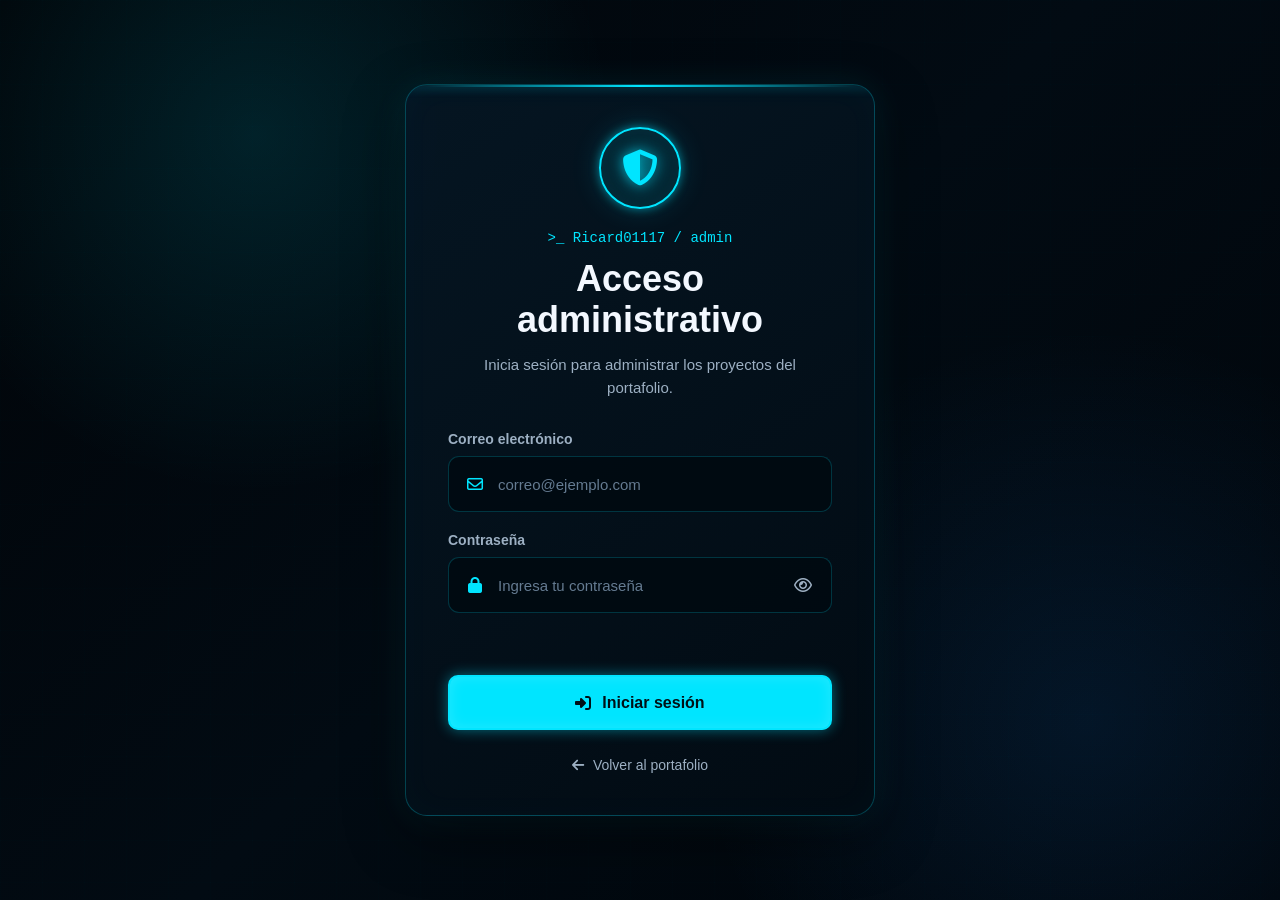
==== admin/index.html @ 56885924 "Actualizar proyecto" ====
<!DOCTYPE html>
<html lang="es">
<head>
  <meta charset="UTF-8">

  <meta
    name="viewport"
    content="width=device-width, initial-scale=1.0"
  >

  <meta
    name="robots"
    content="noindex, nofollow"
  >

  <title>Administrador | Ricardo Castro</title>

  <link rel="stylesheet" href="admin.css">

  <link
    rel="stylesheet"
    href="https://cdnjs.cloudflare.com/ajax/libs/font-awesome/6.7.2/css/all.min.css"
  >

  <script type="module" src="admin.js"></script>
</head>

<body>

  <main class="admin-page">

    <section class="login-card">

      <div class="login-header">
        <div class="security-icon">
          <i class="fa-solid fa-shield-halved"></i>
        </div>

        <p class="terminal-label">
          &gt;_ Ricard01117 / admin
        </p>

        <h1>Acceso administrativo</h1>

        <p>
          Inicia sesión para administrar los proyectos del portafolio.
        </p>
      </div>

      <form id="login-form" class="login-form" novalidate>

        <div class="form-group">
          <label for="email">Correo electrónico</label>

          <div class="input-container">
            <i class="fa-regular fa-envelope"></i>

            <input
              type="email"
              id="email"
              name="email"
              placeholder="correo@ejemplo.com"
              autocomplete="email"
              required
            >
          </div>
        </div>

        <div class="form-group">
          <label for="password">Contraseña</label>

          <div class="input-container">
            <i class="fa-solid fa-lock"></i>

            <input
              type="password"
              id="password"
              name="password"
              placeholder="Ingresa tu contraseña"
              autocomplete="current-password"
              minlength="12"
              required
            >

            <button
              type="button"
              id="toggle-password"
              class="password-button"
              aria-label="Mostrar contraseña"
            >
              <i class="fa-regular fa-eye"></i>
            </button>
          </div>
        </div>

        <p
          id="login-message"
          class="login-message"
          role="alert"
          aria-live="polite"
        ></p>

        <button type="submit" class="login-button">
          <i class="fa-solid fa-right-to-bracket"></i>
          Iniciar sesión
        </button>

      </form>

      <a href="../index.html" class="return-link">
        <i class="fa-solid fa-arrow-left"></i>
        Volver al portafolio
      </a>

    </section>

  </main>

</body>
</html>
---- admin/admin.css ----
:root {
  --background: #01060c;
  --panel: rgba(3, 16, 27, 0.94);
  --panel-light: rgba(7, 27, 42, 0.86);

  --cyan: #00e5ff;
  --cyan-light: #8bfbff;
  --blue: #168cff;

  --text: #f3f8ff;
  --text-secondary: #9db0c3;
  --text-muted: #647b91;

  --danger: #ff5577;
  --success: #34e6a1;
  --warning: #ffd45c;

  --border: rgba(0, 229, 255, 0.25);
  --border-focus: rgba(0, 229, 255, 0.85);

  --glow:
    0 0 10px rgba(0, 229, 255, 0.5),
    0 0 30px rgba(0, 229, 255, 0.16);
}

* {
  box-sizing: border-box;
  margin: 0;
  padding: 0;
}

html {
  color-scheme: dark;
}

body {
  min-height: 100vh;
  padding: 24px;

  font-family: "Segoe UI", Arial, Helvetica, sans-serif;
  color: var(--text);

  background:
    radial-gradient(
      circle at 20% 15%,
      rgba(0, 229, 255, 0.12),
      transparent 28%
    ),
    radial-gradient(
      circle at 85% 80%,
      rgba(22, 140, 255, 0.11),
      transparent 30%
    ),
    linear-gradient(135deg, #010408, #020b13 50%, #01050a);
}

button,
input {
  font: inherit;
}

button,
a {
  -webkit-tap-highlight-color: transparent;
}

.admin-page {
  position: relative;

  display: grid;
  place-items: center;

  width: 100%;
  min-height: calc(100vh - 48px);
}

.admin-page::before {
  content: "";
  position: fixed;
  inset: 0;
  pointer-events: none;

  opacity: 0.25;

  background-image:
    linear-gradient(
      rgba(0, 229, 255, 0.04) 1px,
      transparent 1px
    ),
    linear-gradient(
      90deg,
      rgba(0, 229, 255, 0.04) 1px,
      transparent 1px
    );

  background-size: 42px 42px;
}

.login-card {
  position: relative;
  z-index: 1;
  overflow: hidden;

  width: min(470px, 100%);
  padding: 42px;

  border: 1px solid var(--border);
  border-radius: 22px;

  background:
    linear-gradient(
      145deg,
      rgba(5, 22, 35, 0.97),
      rgba(2, 11, 19, 0.98)
    );

  box-shadow:
    0 20px 60px rgba(0, 0, 0, 0.45),
    0 0 35px rgba(0, 229, 255, 0.1),
    inset 0 0 35px rgba(0, 229, 255, 0.025);
}

.login-card::before {
  content: "";
  position: absolute;
  left: 0;
  top: 0;

  width: 100%;
  height: 2px;

  background:
    linear-gradient(
      90deg,
      transparent,
      var(--cyan),
      transparent
    );

  box-shadow: var(--glow);
}

.login-header {
  text-align: center;
}

.security-icon {
  display: grid;
  place-items: center;

  width: 82px;
  height: 82px;
  margin: 0 auto 21px;

  border: 2px solid var(--cyan);
  border-radius: 50%;

  background:
    radial-gradient(
      circle,
      rgba(0, 229, 255, 0.15),
      rgba(0, 229, 255, 0.025)
    );

  box-shadow:
    var(--glow),
    inset 0 0 20px rgba(0, 229, 255, 0.1);
}

.security-icon i {
  color: var(--cyan);
  font-size: 36px;

  text-shadow: 0 0 14px rgba(0, 229, 255, 0.8);
}

.terminal-label {
  margin-bottom: 12px;

  color: var(--cyan);
  font-family: Consolas, "Courier New", monospace;
  font-size: 14px;
}

.login-header h1 {
  margin-bottom: 12px;

  font-size: clamp(28px, 5vw, 36px);
  line-height: 1.15;
}

.login-header > p:last-child {
  max-width: 350px;
  margin: 0 auto;

  color: var(--text-secondary);
  font-size: 15px;
  line-height: 1.55;
}

.login-form {
  display: flex;
  flex-direction: column;
  gap: 20px;

  margin-top: 32px;
}

.form-group {
  display: flex;
  flex-direction: column;
  gap: 9px;
}

.form-group label {
  color: var(--text-secondary);
  font-size: 14px;
  font-weight: 600;
}

.input-container {
  position: relative;

  display: flex;
  align-items: center;

  border: 1px solid rgba(0, 229, 255, 0.2);
  border-radius: 11px;

  background: rgba(1, 10, 17, 0.85);

  transition:
    border-color 0.2s ease,
    box-shadow 0.2s ease,
    background 0.2s ease;
}

.input-container:focus-within {
  border-color: var(--border-focus);

  background: rgba(3, 19, 30, 0.96);

  box-shadow:
    0 0 0 3px rgba(0, 229, 255, 0.08),
    0 0 16px rgba(0, 229, 255, 0.15);
}

.input-container > i {
  position: absolute;
  left: 16px;

  width: 20px;

  color: var(--cyan);
  text-align: center;
}

.input-container input {
  width: 100%;
  min-height: 54px;
  padding: 13px 52px 13px 49px;

  border: none;
  outline: none;

  color: var(--text);
  background: transparent;

  font-size: 15px;
}

.input-container input::placeholder {
  color: var(--text-muted);
}

.password-button {
  position: absolute;
  right: 8px;

  display: grid;
  place-items: center;

  width: 40px;
  height: 40px;

  border: none;
  border-radius: 8px;

  color: var(--text-secondary);
  background: transparent;

  cursor: pointer;

  transition:
    color 0.2s ease,
    background 0.2s ease;
}

.password-button:hover,
.password-button:focus-visible {
  color: var(--cyan);
  background: rgba(0, 229, 255, 0.08);
  outline: none;
}

.login-message {
  min-height: 22px;
  padding: 0 4px;

  font-size: 14px;
  line-height: 1.4;
  text-align: center;
}

.login-message.error {
  color: var(--danger);
}

.login-message.success {
  color: var(--success);
}

.login-message.warning {
  color: var(--warning);
}

.login-button {
  display: flex;
  align-items: center;
  justify-content: center;
  gap: 11px;

  width: 100%;
  min-height: 55px;
  padding: 14px 20px;

  border: 2px solid var(--cyan);
  border-radius: 10px;

  color: #001016;
  background: var(--cyan);

  font-size: 16px;
  font-weight: 800;

  cursor: pointer;

  box-shadow:
    0 0 14px rgba(0, 229, 255, 0.45),
    inset 0 0 14px rgba(255, 255, 255, 0.14);

  transition:
    transform 0.2s ease,
    box-shadow 0.2s ease,
    filter 0.2s ease;
}

.login-button:hover:not(:disabled) {
  transform: translateY(-3px);
  filter: brightness(1.08);

  box-shadow:
    0 0 20px rgba(0, 229, 255, 0.65),
    0 8px 25px rgba(0, 229, 255, 0.16);
}

.login-button:active:not(:disabled) {
  transform: translateY(0);
}

.login-button:disabled {
  opacity: 0.55;
  cursor: wait;
}

.return-link {
  display: flex;
  align-items: center;
  justify-content: center;
  gap: 9px;

  margin-top: 27px;

  color: var(--text-secondary);
  font-size: 14px;
  text-decoration: none;

  transition: color 0.2s ease;
}

.return-link:hover {
  color: var(--cyan);
}

@media (max-width: 540px) {
  body {
    padding: 0;
  }

  .admin-page {
    min-height: 100vh;
  }

  .login-card {
    min-height: 100vh;
    padding: 35px 22px;

    border: none;
    border-radius: 0;
  }
}
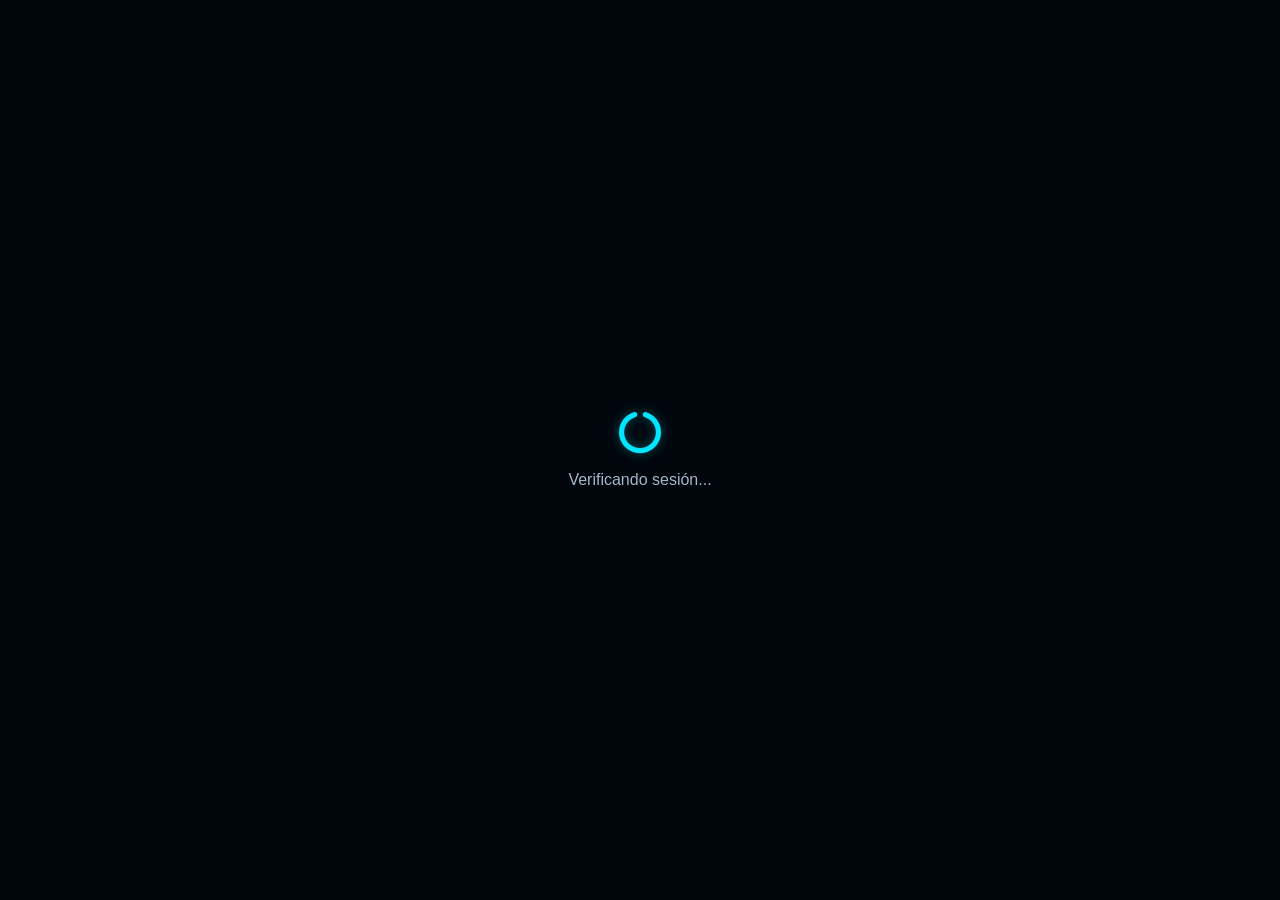
==== commit c02e3178: "Agregar gestion y visualizacion de certificaciones" ====
--- a/admin/index.html
+++ b/admin/index.html
@@ -13,106 +13,912 @@
     content="noindex, nofollow"
   >
 
-  <title>Administrador | Ricardo Castro</title>
-
-  <link rel="stylesheet" href="admin.css">
+  <title>
+    Panel de proyectos | Ricardo Castro
+  </title>
+
+  <link
+    rel="stylesheet"
+    href="panel.css?v=15"
+  >
 
   <link
     rel="stylesheet"
     href="https://cdnjs.cloudflare.com/ajax/libs/font-awesome/6.7.2/css/all.min.css"
   >
 
-  <script type="module" src="admin.js"></script>
+  <script
+    type="module"
+    src="panel.js?v=16"
+  ></script>
 </head>
 
 <body>
 
-  <main class="admin-page">
-
-    <section class="login-card">
-
-      <div class="login-header">
-        <div class="security-icon">
-          <i class="fa-solid fa-shield-halved"></i>
+  <div
+    id="loading-screen"
+    class="loading-screen"
+  >
+    <i
+      class="fa-solid fa-circle-notch fa-spin"
+    ></i>
+
+    <p>
+      Verificando sesión...
+    </p>
+  </div>
+
+  <main
+    id="admin-panel"
+    class="admin-panel hidden"
+  >
+
+    <header class="panel-header">
+
+      <div class="brand">
+
+        <span class="terminal-icon">
+          &gt;_
+        </span>
+
+        <div>
+          <strong>
+            Ricard01117
+          </strong>
+
+          <span>
+            / administrador
+          </span>
         </div>
 
-        <p class="terminal-label">
-          &gt;_ Ricard01117 / admin
-        </p>
-
-        <h1>Acceso administrativo</h1>
-
-        <p>
-          Inicia sesión para administrar los proyectos del portafolio.
-        </p>
       </div>
 
-      <form id="login-form" class="login-form" novalidate>
-
-        <div class="form-group">
-          <label for="email">Correo electrónico</label>
-
-          <div class="input-container">
-            <i class="fa-regular fa-envelope"></i>
+      <div class="header-actions">
+
+        <a
+          href="../index.html"
+          target="_blank"
+          rel="noopener noreferrer"
+          class="secondary-button"
+        >
+          <i
+            class="fa-solid fa-arrow-up-right-from-square"
+          ></i>
+
+          Ver portafolio
+        </a>
+
+        <button
+          type="button"
+          id="logout-button"
+          class="logout-button"
+        >
+          <i
+            class="fa-solid fa-right-from-bracket"
+          ></i>
+
+          Cerrar sesión
+        </button>
+
+      </div>
+
+    </header>
+
+    <div class="panel-content">
+
+      <section class="dashboard-header">
+
+        <div>
+
+          <p class="section-label">
+            Panel administrativo
+          </p>
+
+          <h1>
+            Proyectos del portafolio
+          </h1>
+
+          <p>
+            Crea, edita, publica,
+            ordena y elimina las tarjetas
+            visibles en tu portafolio.
+          </p>
+
+        </div>
+
+        <button
+          type="button"
+          id="new-project-button"
+          class="primary-button"
+        >
+          <i class="fa-solid fa-plus"></i>
+
+          Nuevo proyecto
+        </button>
+
+      </section>
+
+      <section class="stats-grid">
+
+        <article class="stat-card">
+
+          <i
+            class="fa-solid fa-folder-open"
+          ></i>
+
+          <div>
+            <span>Total</span>
+
+            <strong
+              id="total-projects"
+            >
+              0
+            </strong>
+          </div>
+
+        </article>
+
+        <article class="stat-card">
+
+          <i
+            class="fa-solid fa-eye"
+          ></i>
+
+          <div>
+            <span>
+              Publicados
+            </span>
+
+            <strong
+              id="published-projects"
+            >
+              0
+            </strong>
+          </div>
+
+        </article>
+
+        <article class="stat-card">
+
+          <i
+            class="fa-solid fa-eye-slash"
+          ></i>
+
+          <div>
+            <span>
+              Ocultos
+            </span>
+
+            <strong
+              id="hidden-projects"
+            >
+              0
+            </strong>
+          </div>
+
+        </article>
+
+        <article class="stat-card">
+
+          <i
+            class="fa-solid fa-star"
+          ></i>
+
+          <div>
+            <span>
+              Destacados
+            </span>
+
+            <strong
+              id="featured-projects"
+            >
+              0
+            </strong>
+          </div>
+
+        </article>
+
+      </section>
+
+      <section class="cv-manager">
+
+        <div class="cv-manager-header">
+
+          <div>
+
+            <p class="section-label">
+              Currículum
+            </p>
+
+            <h2>
+              CV profesional
+            </h2>
+
+            <p>
+              Sube, reemplaza o elimina
+              el PDF que aparece para
+              descarga en tu portafolio.
+            </p>
+
+          </div>
+
+          <div class="cv-manager-icon">
+
+            <i
+              class="fa-solid fa-file-pdf"
+            ></i>
+
+          </div>
+
+        </div>
+
+        <div class="cv-manager-body">
+
+          <div
+            id="cv-empty-state"
+            class="cv-empty-state"
+          >
+
+            <i
+              class="fa-regular fa-file-pdf"
+            ></i>
+
+            <div>
+
+              <strong>
+                No hay un CV publicado
+              </strong>
+
+              <span>
+                Selecciona un PDF
+                para publicarlo.
+              </span>
+
+            </div>
+
+          </div>
+
+          <div
+            id="cv-current-file"
+            class="cv-current-file hidden"
+          >
+
+            <div class="cv-file-icon">
+
+              <i
+                class="fa-solid fa-file-pdf"
+              ></i>
+
+            </div>
+
+            <div class="cv-file-info">
+
+              <span>
+                CV actual
+              </span>
+
+              <strong
+                id="cv-file-name"
+              >
+                —
+              </strong>
+
+              <small
+                id="cv-updated-at"
+              >
+                —
+              </small>
+
+            </div>
+
+          </div>
+
+          <div class="cv-upload-area">
 
             <input
-              type="email"
-              id="email"
-              name="email"
-              placeholder="correo@ejemplo.com"
-              autocomplete="email"
-              required
-            >
-          </div>
-        </div>
-
-        <div class="form-group">
-          <label for="password">Contraseña</label>
-
-          <div class="input-container">
-            <i class="fa-solid fa-lock"></i>
-
-            <input
-              type="password"
-              id="password"
-              name="password"
-              placeholder="Ingresa tu contraseña"
-              autocomplete="current-password"
-              minlength="12"
-              required
+              type="file"
+              id="cv-file-input"
+              accept="application/pdf,.pdf"
+              hidden
             >
 
             <button
               type="button"
-              id="toggle-password"
-              class="password-button"
-              aria-label="Mostrar contraseña"
-            >
-              <i class="fa-regular fa-eye"></i>
+              id="cv-select-button"
+              class="secondary-button"
+            >
+              <i
+                class="fa-solid fa-folder-open"
+              ></i>
+
+              Seleccionar PDF
             </button>
-          </div>
+
+            <div
+              class="cv-selected-file"
+            >
+
+              <span
+                id="cv-selected-name"
+              >
+                Ningún archivo
+                seleccionado
+              </span>
+
+              <small>
+                Solo PDF · Máximo 5 MB
+              </small>
+
+            </div>
+
+          </div>
+
+          <div
+            class="cv-manager-actions"
+          >
+
+            <button
+              type="button"
+              id="cv-view-button"
+              class="secondary-button"
+              disabled
+            >
+              <i
+                class="fa-solid fa-eye"
+              ></i>
+
+              Ver CV
+            </button>
+
+            <button
+              type="button"
+              id="cv-upload-button"
+              class="primary-button"
+              disabled
+            >
+              <i
+                class="fa-solid fa-cloud-arrow-up"
+              ></i>
+
+              Subir CV
+            </button>
+
+            <button
+              type="button"
+              id="cv-delete-button"
+              class="danger-button"
+              disabled
+            >
+              <i
+                class="fa-solid fa-trash"
+              ></i>
+
+              Eliminar CV
+            </button>
+
+          </div>
+
         </div>
 
-        <p
-          id="login-message"
-          class="login-message"
-          role="alert"
-          aria-live="polite"
-        ></p>
-
-        <button type="submit" class="login-button">
-          <i class="fa-solid fa-right-to-bracket"></i>
-          Iniciar sesión
-        </button>
-
-      </form>
-
-      <a href="../index.html" class="return-link">
-        <i class="fa-solid fa-arrow-left"></i>
-        Volver al portafolio
-      </a>
-
-    </section>
+      </section>
+
+      <p
+        id="panel-message"
+        class="panel-message"
+        role="alert"
+        aria-live="polite"
+      ></p>
+
+      <section
+        class="workspace form-closed"
+      >
+
+        <aside
+          id="form-panel"
+          class="form-panel closed"
+        >
+
+          <div class="form-header">
+
+            <div>
+
+              <p class="section-label">
+                Editor
+              </p>
+
+              <h2 id="form-title">
+                Nuevo proyecto
+              </h2>
+
+            </div>
+
+            <button
+              type="button"
+              id="close-form-button"
+              class="icon-button"
+              aria-label="Cerrar formulario"
+            >
+              <i
+                class="fa-solid fa-xmark"
+              ></i>
+            </button>
+
+          </div>
+
+          <form
+            id="project-form"
+            novalidate
+          >
+
+            <input
+              type="hidden"
+              id="project-id"
+            >
+
+            <div class="form-group">
+
+              <label for="title">
+                Nombre del proyecto
+              </label>
+
+              <input
+                type="text"
+                id="title"
+                maxlength="100"
+                placeholder="Ej. plataforma-academica"
+                required
+              >
+
+            </div>
+
+            <div class="form-group">
+
+              <label for="description">
+                Descripción
+              </label>
+
+              <textarea
+                id="description"
+                maxlength="500"
+                rows="5"
+                placeholder="Describe brevemente el proyecto..."
+                required
+              ></textarea>
+
+              <small>
+                <span
+                  id="description-counter"
+                >
+                  0
+                </span>/500
+              </small>
+
+            </div>
+
+            <div class="form-group">
+
+              <label for="demo-url">
+                Enlace del proyecto publicado
+              </label>
+
+              <input
+                type="url"
+                id="demo-url"
+                placeholder="https://..."
+                required
+              >
+
+            </div>
+
+            <div class="form-group">
+
+              <label for="github-url">
+                Enlace del repositorio
+                de GitHub
+              </label>
+
+              <input
+                type="url"
+                id="github-url"
+                placeholder="https://github.com/..."
+              >
+
+            </div>
+
+            <div class="form-group">
+
+              <label for="technology-input">
+                Tecnologías
+              </label>
+
+              <div
+                class="technology-input-row"
+              >
+
+                <input
+                  type="text"
+                  id="technology-input"
+                  placeholder="Ej. React"
+                  maxlength="30"
+                  autocomplete="off"
+                >
+
+                <button
+                  type="button"
+                  id="add-technology-button"
+                  class="secondary-button technology-add-button"
+                >
+                  <i
+                    class="fa-solid fa-plus"
+                  ></i>
+
+                  Agregar
+                </button>
+
+              </div>
+
+              <div
+                id="technology-tags"
+                class="technology-tags-editor"
+              ></div>
+
+              <small>
+                Puedes agregar hasta
+                12 tecnologías.
+              </small>
+
+            </div>
+
+            <div class="form-row">
+
+              <div class="form-group">
+
+                <label for="icon">
+                  Icono
+                </label>
+
+                <select id="icon">
+
+                  <option
+                    value="fa-solid fa-code"
+                  >
+                    Código
+                  </option>
+
+                  <option
+                    value="fa-solid fa-graduation-cap"
+                  >
+                    Académico
+                  </option>
+
+                  <option
+                    value="fa-solid fa-box-open"
+                  >
+                    Inventario
+                  </option>
+
+                  <option
+                    value="fa-solid fa-gamepad"
+                  >
+                    Videojuegos
+                  </option>
+
+                  <option
+                    value="fa-solid fa-laptop-code"
+                  >
+                    Aplicación web
+                  </option>
+
+                  <option
+                    value="fa-solid fa-database"
+                  >
+                    Base de datos
+                  </option>
+
+                  <option
+                    value="fa-solid fa-gears"
+                  >
+                    Automatización
+                  </option>
+
+                  <option
+                    value="fa-regular fa-heart"
+                  >
+                    Artesanías
+                  </option>
+
+                  <option
+                    value="fa-solid fa-chart-line"
+                  >
+                    Analítica
+                  </option>
+
+                  <option
+                    value="fa-solid fa-mobile-screen"
+                  >
+                    Aplicación móvil
+                  </option>
+
+                </select>
+
+              </div>
+
+              <div class="form-group">
+
+                <label for="theme">
+                  Color
+                </label>
+
+                <select id="theme">
+
+                  <option
+                    value="cyan-project"
+                  >
+                    Cyan
+                  </option>
+
+                  <option
+                    value="blue-project"
+                  >
+                    Azul
+                  </option>
+
+                  <option
+                    value="purple-project"
+                  >
+                    Morado
+                  </option>
+
+                  <option
+                    value="pink-project"
+                  >
+                    Rosa
+                  </option>
+
+                  <option
+                    value="green-project"
+                  >
+                    Verde
+                  </option>
+
+                </select>
+
+              </div>
+
+            </div>
+
+            <div class="form-row">
+
+              <div class="form-group">
+
+                <label for="order">
+                  Orden
+                </label>
+
+                <input
+                  type="number"
+                  id="order"
+                  min="0"
+                  step="1"
+                  value="0"
+                  required
+                >
+
+              </div>
+
+              <div class="preview-icon">
+
+                <span>
+                  Vista del icono
+                </span>
+
+                <div id="icon-preview">
+
+                  <i
+                    class="fa-solid fa-code"
+                  ></i>
+
+                </div>
+
+              </div>
+
+            </div>
+
+            <div class="switches">
+
+              <label
+                class="switch-field"
+              >
+
+                <input
+                  type="checkbox"
+                  id="published"
+                  checked
+                >
+
+                <span
+                  class="switch"
+                ></span>
+
+                <span>
+
+                  <strong>
+                    Publicado
+                  </strong>
+
+                  <small>
+                    Visible en el portafolio
+                  </small>
+
+                </span>
+
+              </label>
+
+              <label
+                class="switch-field"
+              >
+
+                <input
+                  type="checkbox"
+                  id="featured"
+                  checked
+                >
+
+                <span
+                  class="switch"
+                ></span>
+
+                <span>
+
+                  <strong>
+                    Destacado
+                  </strong>
+
+                  <small>
+                    Aparece en la sección principal
+                  </small>
+
+                </span>
+
+              </label>
+
+            </div>
+
+            <div class="form-actions">
+
+              <button
+                type="button"
+                id="cancel-button"
+                class="secondary-button"
+              >
+                Cancelar
+              </button>
+
+              <button
+                type="submit"
+                id="save-button"
+                class="primary-button"
+              >
+                <i
+                  class="fa-solid fa-floppy-disk"
+                ></i>
+
+                Guardar proyecto
+              </button>
+
+            </div>
+
+          </form>
+
+        </aside>
+
+        <section
+          class="projects-panel"
+        >
+
+          <div
+            class="projects-toolbar"
+          >
+
+            <div>
+
+              <p class="section-label">
+                Contenido
+              </p>
+
+              <h2>
+                Proyectos registrados
+              </h2>
+
+            </div>
+
+            <div class="filters">
+
+              <div
+                class="search-container"
+              >
+
+                <i
+                  class="fa-solid fa-magnifying-glass"
+                ></i>
+
+                <input
+                  type="search"
+                  id="project-search"
+                  placeholder="Buscar proyecto..."
+                >
+
+              </div>
+
+              <select
+                id="status-filter"
+                aria-label="Filtrar por estado"
+              >
+
+                <option value="all">
+                  Todos
+                </option>
+
+                <option value="published">
+                  Publicados
+                </option>
+
+                <option value="hidden">
+                  Ocultos
+                </option>
+
+                <option value="featured">
+                  Destacados
+                </option>
+
+              </select>
+
+              <button
+                type="button"
+                id="refresh-button"
+                class="icon-button"
+                aria-label="Actualizar proyectos"
+              >
+                <i
+                  class="fa-solid fa-rotate"
+                ></i>
+              </button>
+
+            </div>
+
+          </div>
+
+          <div
+            id="projects-list"
+            class="projects-list"
+          ></div>
+
+          <div
+            id="empty-state"
+            class="empty-state hidden"
+          >
+
+            <i
+              class="fa-regular fa-folder-open"
+            ></i>
+
+            <h3>
+              No hay proyectos
+            </h3>
+
+            <p>
+              Crea tu primer proyecto
+              utilizando el botón
+              “Nuevo proyecto”.
+            </p>
+
+          </div>
+
+        </section>
+
+      </section>
+
+    </div>
 
   </main>
 
--- a/admin/panel.css
+++ b/admin/panel.css
@@ -0,0 +1,1938 @@
+:root {
+  --background: #01060c;
+  --background-soft: #020d16;
+  --panel: rgba(4, 18, 30, 0.96);
+  --input: rgba(1, 11, 19, 0.9);
+
+  --cyan: #00e5ff;
+  --cyan-light: #8bfbff;
+  --blue: #168cff;
+  --purple: #985cff;
+  --pink: #f063d9;
+  --green: #35e69a;
+  --yellow: #ffd45c;
+  --red: #ff5577;
+
+  --text: #f4f8ff;
+  --text-secondary: #a5b6c8;
+  --text-muted: #6c8297;
+
+  --border:
+    rgba(0, 229, 255, 0.2);
+
+  --border-strong:
+    rgba(0, 229, 255, 0.55);
+
+  --shadow:
+    0 0 10px rgba(0, 229, 255, 0.35),
+    0 0 28px rgba(0, 229, 255, 0.12);
+}
+
+* {
+  box-sizing: border-box;
+  margin: 0;
+  padding: 0;
+}
+
+html {
+  color-scheme: dark;
+  scroll-behavior: smooth;
+}
+
+body {
+  min-height: 100vh;
+  overflow-x: hidden;
+
+  color: var(--text);
+
+  font-family:
+    "Segoe UI",
+    Arial,
+    Helvetica,
+    sans-serif;
+
+  background:
+    radial-gradient(
+      circle at 15% 10%,
+      rgba(0, 229, 255, 0.09),
+      transparent 28%
+    ),
+    radial-gradient(
+      circle at 90% 85%,
+      rgba(22, 140, 255, 0.1),
+      transparent 30%
+    ),
+    linear-gradient(
+      135deg,
+      #010408,
+      #020b13 50%,
+      #01050a
+    );
+}
+
+button,
+input,
+textarea,
+select {
+  font: inherit;
+}
+
+button {
+  color: inherit;
+}
+
+button,
+a {
+  -webkit-tap-highlight-color:
+    transparent;
+}
+
+a {
+  color: inherit;
+  text-decoration: none;
+}
+
+.hidden {
+  display: none !important;
+}
+
+.loading-screen {
+  position: fixed;
+  inset: 0;
+  z-index: 999;
+
+  display: grid;
+  place-content: center;
+
+  gap: 18px;
+
+  color: var(--cyan);
+  background: var(--background);
+  text-align: center;
+}
+
+.loading-screen i {
+  font-size: 42px;
+  text-shadow: var(--shadow);
+}
+
+.loading-screen p {
+  color: var(--text-secondary);
+}
+
+.admin-panel {
+  min-height: 100vh;
+}
+
+.panel-header {
+  position: sticky;
+  top: 0;
+  z-index: 100;
+
+  display: flex;
+
+  align-items: center;
+  justify-content:
+    space-between;
+
+  gap: 22px;
+
+  min-height: 76px;
+
+  padding:
+    14px 32px;
+
+  border-bottom:
+    1px solid var(--border);
+
+  background:
+    linear-gradient(
+      90deg,
+      rgba(2, 14, 24, 0.98),
+      rgba(1, 8, 14, 0.98)
+    );
+
+  backdrop-filter:
+    blur(14px);
+}
+
+.brand {
+  display: flex;
+  align-items: center;
+  gap: 13px;
+}
+
+.terminal-icon {
+  color: var(--cyan);
+
+  font-family:
+    Consolas,
+    monospace;
+
+  font-size: 27px;
+  font-weight: 800;
+
+  text-shadow:
+    var(--shadow);
+}
+
+.brand div {
+  display: flex;
+  flex-wrap: wrap;
+  gap: 7px;
+}
+
+.brand strong {
+  color: var(--cyan);
+
+  font-family:
+    Consolas,
+    monospace;
+
+  font-size: 18px;
+}
+
+.brand span {
+  color:
+    var(--text-secondary);
+
+  font-family:
+    Consolas,
+    monospace;
+}
+
+.header-actions {
+  display: flex;
+
+  align-items: center;
+
+  gap: 12px;
+}
+
+.panel-content {
+  width:
+    min(
+      1550px,
+      calc(100% - 40px)
+    );
+
+  margin:
+    0 auto;
+
+  padding:
+    34px 0 50px;
+}
+
+.primary-button,
+.secondary-button,
+.logout-button,
+.icon-button,
+.action-button,
+.danger-button {
+  display:
+    inline-flex;
+
+  align-items: center;
+
+  justify-content: center;
+
+  gap: 9px;
+
+  min-height: 43px;
+
+  padding:
+    10px 17px;
+
+  border-radius: 9px;
+
+  font-weight: 700;
+
+  cursor: pointer;
+
+  transition:
+    transform 0.2s ease,
+    border-color 0.2s ease,
+    background 0.2s ease,
+    box-shadow 0.2s ease,
+    opacity 0.2s ease;
+}
+
+.primary-button {
+  border:
+    2px solid var(--cyan);
+
+  color: #001016;
+
+  background:
+    var(--cyan);
+
+  box-shadow:
+    0 0 12px
+    rgba(0, 229, 255, 0.38);
+}
+
+.secondary-button {
+  border:
+    1px solid
+    var(--border-strong);
+
+  color: var(--cyan);
+
+  background:
+    rgba(0, 229, 255, 0.055);
+}
+
+.logout-button,
+.danger-button {
+  border:
+    1px solid
+    rgba(255, 85, 119, 0.45);
+
+  color: #ff8ba4;
+
+  background:
+    rgba(255, 85, 119, 0.06);
+}
+
+.icon-button {
+  width: 43px;
+
+  min-width: 43px;
+
+  padding: 0;
+
+  border:
+    1px solid var(--border);
+
+  color: var(--cyan);
+
+  background:
+    rgba(0, 229, 255, 0.045);
+}
+
+.primary-button:hover:not(:disabled),
+.secondary-button:hover:not(:disabled),
+.logout-button:hover:not(:disabled),
+.danger-button:hover:not(:disabled),
+.action-button:hover:not(:disabled) {
+  transform:
+    translateY(-2px);
+}
+
+.primary-button:disabled,
+.secondary-button:disabled,
+.action-button:disabled,
+.danger-button:disabled,
+.icon-button:disabled,
+.logout-button:disabled {
+  opacity: 0.5;
+
+  cursor:
+    not-allowed;
+
+  transform: none;
+}
+
+.dashboard-header {
+  display: flex;
+
+  align-items:
+    flex-end;
+
+  justify-content:
+    space-between;
+
+  gap: 25px;
+
+  margin-bottom: 26px;
+}
+
+.section-label {
+  margin-bottom: 7px;
+
+  color: var(--cyan);
+
+  font-family:
+    Consolas,
+    monospace;
+
+  font-size: 13px;
+
+  text-transform:
+    uppercase;
+}
+
+.dashboard-header h1 {
+  margin-bottom: 9px;
+
+  font-size:
+    clamp(
+      29px,
+      4vw,
+      43px
+    );
+}
+
+.dashboard-header
+> div
+> p:last-child {
+  max-width: 680px;
+
+  color:
+    var(--text-secondary);
+
+  line-height: 1.55;
+}
+
+.stats-grid {
+  display: grid;
+
+  grid-template-columns:
+    repeat(
+      4,
+      minmax(0, 1fr)
+    );
+
+  gap: 17px;
+
+  margin-bottom: 22px;
+}
+
+.stat-card {
+  display: flex;
+
+  align-items: center;
+
+  gap: 16px;
+
+  min-height: 102px;
+
+  padding: 20px;
+
+  border:
+    1px solid var(--border);
+
+  border-radius: 14px;
+
+  background:
+    linear-gradient(
+      145deg,
+      rgba(5, 22, 35, 0.95),
+      rgba(2, 12, 21, 0.96)
+    );
+}
+
+.stat-card i {
+  display: grid;
+
+  place-items: center;
+
+  width: 48px;
+  height: 48px;
+
+  border:
+    1px solid
+    rgba(0, 229, 255, 0.34);
+
+  border-radius: 12px;
+
+  color: var(--cyan);
+
+  background:
+    rgba(0, 229, 255, 0.07);
+
+  font-size: 21px;
+}
+
+.stat-card div {
+  display: flex;
+
+  flex-direction: column;
+
+  gap: 4px;
+}
+
+.stat-card span {
+  color:
+    var(--text-secondary);
+
+  font-size: 13px;
+}
+
+.stat-card strong {
+  font-size: 28px;
+}
+
+.cv-manager {
+  margin-bottom: 22px;
+
+  padding: 22px;
+
+  border:
+    1px solid var(--border);
+
+  border-radius: 17px;
+
+  background:
+    linear-gradient(
+      145deg,
+      rgba(5, 22, 35, 0.96),
+      rgba(2, 12, 21, 0.98)
+    );
+
+  box-shadow:
+    0 16px 38px
+    rgba(0, 0, 0, 0.18);
+}
+
+.cv-manager-header {
+  display: flex;
+
+  align-items: center;
+
+  justify-content:
+    space-between;
+
+  gap: 24px;
+
+  margin-bottom: 20px;
+
+  padding-bottom: 18px;
+
+  border-bottom:
+    1px solid
+    rgba(0, 229, 255, 0.12);
+}
+
+.cv-manager-header h2 {
+  margin-bottom: 6px;
+
+  font-size: 22px;
+}
+
+.cv-manager-header
+> div:first-child
+> p:last-child {
+  max-width: 700px;
+
+  color:
+    var(--text-secondary);
+
+  line-height: 1.5;
+}
+
+.cv-manager-icon {
+  display: grid;
+
+  place-items: center;
+
+  width: 58px;
+  height: 58px;
+
+  flex: 0 0 58px;
+
+  border:
+    1px solid
+    rgba(0, 229, 255, 0.34);
+
+  border-radius: 13px;
+
+  color: var(--cyan);
+
+  background:
+    rgba(0, 229, 255, 0.07);
+
+  font-size: 26px;
+}
+
+.cv-manager-body {
+  display: grid;
+
+  grid-template-columns:
+    minmax(250px, 1fr)
+    minmax(300px, 1.2fr)
+    auto;
+
+  gap: 18px;
+
+  align-items: center;
+}
+
+.cv-empty-state,
+.cv-current-file {
+  min-height: 82px;
+
+  padding: 15px;
+
+  border:
+    1px solid
+    rgba(0, 229, 255, 0.15);
+
+  border-radius: 12px;
+
+  background:
+    rgba(0, 229, 255, 0.025);
+}
+
+.cv-empty-state {
+  display: flex;
+
+  align-items: center;
+
+  gap: 14px;
+}
+
+.cv-empty-state > i {
+  color: var(--text-muted);
+
+  font-size: 29px;
+}
+
+.cv-empty-state div,
+.cv-file-info,
+.cv-selected-file {
+  display: flex;
+
+  flex-direction: column;
+
+  gap: 4px;
+
+  min-width: 0;
+}
+
+.cv-empty-state span,
+.cv-file-info span,
+.cv-selected-file small {
+  color:
+    var(--text-secondary);
+
+  font-size: 12px;
+}
+
+.cv-current-file {
+  display: flex;
+
+  align-items: center;
+
+  gap: 14px;
+}
+
+.cv-file-icon {
+  display: grid;
+
+  place-items: center;
+
+  width: 48px;
+  height: 48px;
+
+  flex: 0 0 48px;
+
+  border:
+    1px solid
+    rgba(255, 85, 119, 0.28);
+
+  border-radius: 10px;
+
+  color: #ff8ba4;
+
+  background:
+    rgba(255, 85, 119, 0.06);
+
+  font-size: 22px;
+}
+
+.cv-file-info small {
+  color:
+    var(--text-muted);
+}
+
+.cv-upload-area {
+  display: flex;
+
+  align-items: center;
+
+  gap: 13px;
+
+  min-height: 82px;
+
+  padding: 15px;
+
+  border:
+    1px dashed
+    rgba(0, 229, 255, 0.28);
+
+  border-radius: 12px;
+
+  background:
+    rgba(0, 229, 255, 0.018);
+}
+
+.cv-selected-file {
+  flex: 1;
+}
+
+.cv-selected-file > span {
+  overflow: hidden;
+
+  text-overflow:
+    ellipsis;
+
+  white-space:
+    nowrap;
+
+  font-size: 13px;
+}
+
+.cv-manager-actions {
+  display: flex;
+
+  flex-wrap: wrap;
+
+  justify-content:
+    flex-end;
+
+  gap: 9px;
+}
+
+.panel-message {
+  min-height: 23px;
+
+  margin-bottom: 15px;
+
+  font-size: 14px;
+}
+
+.panel-message.success {
+  color: var(--green);
+}
+
+.panel-message.error {
+  color: var(--red);
+}
+
+.panel-message.warning {
+  color: var(--yellow);
+}
+
+.workspace {
+  display: grid;
+
+  grid-template-columns:
+    minmax(340px, 430px)
+    minmax(0, 1fr);
+
+  gap: 22px;
+
+  align-items: start;
+}
+
+.workspace.form-closed {
+  grid-template-columns:
+    1fr;
+}
+
+.form-panel,
+.projects-panel {
+  border:
+    1px solid var(--border);
+
+  border-radius: 17px;
+
+  background:
+    linear-gradient(
+      145deg,
+      rgba(5, 22, 35, 0.96),
+      rgba(2, 12, 21, 0.98)
+    );
+}
+
+.form-panel {
+  position: sticky;
+
+  top: 98px;
+
+  padding: 23px;
+}
+
+.form-panel.closed {
+  display: none;
+}
+
+.projects-panel {
+  min-width: 0;
+
+  padding: 23px;
+}
+
+.form-header,
+.projects-toolbar {
+  display: flex;
+
+  align-items: center;
+
+  justify-content:
+    space-between;
+
+  gap: 18px;
+
+  margin-bottom: 22px;
+}
+
+.form-header h2,
+.projects-toolbar h2 {
+  font-size: 22px;
+}
+
+#project-form {
+  display: flex;
+
+  flex-direction: column;
+
+  gap: 17px;
+}
+
+.form-group {
+  display: flex;
+
+  flex-direction: column;
+
+  gap: 8px;
+}
+
+.form-group label {
+  color:
+    var(--text-secondary);
+
+  font-size: 13px;
+
+  font-weight: 700;
+}
+
+.form-group input,
+.form-group textarea,
+.form-group select,
+.filters input,
+.filters select {
+  width: 100%;
+
+  min-height: 47px;
+
+  padding:
+    11px 13px;
+
+  border:
+    1px solid
+    rgba(0, 229, 255, 0.18);
+
+  border-radius: 9px;
+
+  outline: none;
+
+  color: var(--text);
+
+  background:
+    var(--input);
+}
+
+.form-group textarea {
+  min-height: 118px;
+
+  resize: vertical;
+
+  line-height: 1.5;
+}
+
+.form-group input:focus,
+.form-group textarea:focus,
+.form-group select:focus,
+.filters input:focus,
+.filters select:focus {
+  border-color:
+    var(--border-strong);
+
+  box-shadow:
+    0 0 0 3px
+    rgba(0, 229, 255, 0.07);
+}
+
+.form-group small {
+  color:
+    var(--text-muted);
+
+  font-size: 11px;
+}
+
+.form-row {
+  display: grid;
+
+  grid-template-columns:
+    1fr 1fr;
+
+  gap: 14px;
+}
+
+.preview-icon {
+  display: flex;
+
+  flex-direction: column;
+
+  gap: 8px;
+}
+
+#icon-preview {
+  display: grid;
+
+  place-items: center;
+
+  min-height: 47px;
+
+  border:
+    1px solid
+    rgba(0, 229, 255, 0.25);
+
+  border-radius: 9px;
+
+  color: var(--cyan);
+
+  background:
+    var(--input);
+
+  font-size: 25px;
+}
+
+.switches {
+  display: grid;
+
+  gap: 12px;
+
+  padding: 15px;
+
+  border:
+    1px solid
+    rgba(0, 229, 255, 0.12);
+
+  border-radius: 11px;
+
+  background:
+    rgba(0, 229, 255, 0.025);
+}
+
+.switch-field {
+  display: grid;
+
+  grid-template-columns:
+    46px minmax(0, 1fr);
+
+  gap: 12px;
+
+  align-items: center;
+
+  cursor: pointer;
+}
+
+.switch-field input {
+  position: absolute;
+
+  opacity: 0;
+}
+
+.switch {
+  position: relative;
+
+  width: 44px;
+  height: 24px;
+
+  border:
+    1px solid #355064;
+
+  border-radius: 30px;
+
+  background: #132635;
+}
+
+.switch::after {
+  content: "";
+
+  position: absolute;
+
+  left: 3px;
+  top: 3px;
+
+  width: 16px;
+  height: 16px;
+
+  border-radius: 50%;
+
+  background: #8497a7;
+
+  transition:
+    transform 0.2s ease;
+}
+
+.switch-field
+input:checked
++ .switch {
+  border-color:
+    var(--cyan);
+
+  background:
+    rgba(0, 229, 255, 0.2);
+}
+
+.switch-field
+input:checked
++ .switch::after {
+  background:
+    var(--cyan);
+
+  transform:
+    translateX(20px);
+}
+
+.form-actions {
+  display: grid;
+
+  grid-template-columns:
+    1fr 1fr;
+
+  gap: 11px;
+}
+
+.technology-input-row {
+  display: grid;
+
+  grid-template-columns:
+    minmax(0, 1fr)
+    auto;
+
+  gap: 10px;
+}
+
+.technology-tags-editor {
+  display: flex;
+
+  flex-wrap: wrap;
+
+  gap: 8px;
+
+  min-height: 32px;
+}
+
+.technology-chip {
+  display: inline-flex;
+
+  align-items: center;
+
+  gap: 8px;
+
+  padding:
+    7px 9px 7px 12px;
+
+  border:
+    1px solid
+    rgba(0, 229, 255, 0.4);
+
+  border-radius: 999px;
+
+  color:
+    var(--cyan-light);
+
+  background:
+    rgba(0, 229, 255, 0.08);
+
+  font-size: 12px;
+}
+
+.technology-chip-remove {
+  width: 21px;
+  height: 21px;
+
+  border: 0;
+  border-radius: 50%;
+
+  cursor: pointer;
+}
+
+.filters {
+  display: flex;
+
+  align-items: center;
+
+  gap: 9px;
+}
+
+.search-container {
+  position: relative;
+
+  min-width:
+    min(280px, 40vw);
+}
+
+.search-container > i {
+  position: absolute;
+
+  left: 13px;
+  top: 50%;
+
+  color: var(--cyan);
+
+  transform:
+    translateY(-50%);
+}
+
+.search-container input {
+  padding-left: 39px;
+}
+
+.projects-list {
+  display: grid;
+
+  grid-template-columns:
+    repeat(
+      2,
+      minmax(0, 1fr)
+    );
+
+  gap: 15px;
+}
+
+.admin-project-card {
+  display: flex;
+
+  flex-direction: column;
+
+  min-height: 230px;
+
+  padding: 17px;
+
+  border:
+    1px solid var(--border);
+
+  border-radius: 14px;
+
+  background:
+    linear-gradient(
+      145deg,
+      rgba(5, 24, 39, 0.96),
+      rgba(2, 15, 25, 0.98)
+    );
+}
+
+.project-card-header {
+  display: grid;
+
+  grid-template-columns:
+    52px minmax(0, 1fr);
+
+  gap: 13px;
+}
+
+.project-card-icon {
+  display: grid;
+
+  place-items: center;
+
+  width: 52px;
+  height: 52px;
+
+  border:
+    1px solid
+    rgba(0, 229, 255, 0.3);
+
+  border-radius: 11px;
+
+  color: var(--cyan);
+
+  background:
+    rgba(0, 229, 255, 0.06);
+
+  font-size: 25px;
+}
+
+.project-card-title {
+  margin-bottom: 7px;
+
+  color: var(--cyan);
+}
+
+.project-card-description {
+  color:
+    var(--text-secondary);
+
+  font-size: 12px;
+
+  line-height: 1.5;
+}
+
+.project-tags,
+.project-meta,
+.project-card-actions {
+  display: flex;
+
+  flex-wrap: wrap;
+
+  gap: 8px;
+
+  margin-top: 13px;
+}
+
+.project-tag,
+.status-badge {
+  padding:
+    5px 9px;
+
+  border-radius: 999px;
+
+  font-size: 10px;
+}
+
+.project-tag {
+  color:
+    var(--cyan-light);
+
+  border:
+    1px solid
+    rgba(0, 229, 255, 0.25);
+}
+
+.status-badge.published {
+  color: #6bffc0;
+
+  background:
+    rgba(53, 230, 154, 0.11);
+}
+
+.status-badge.hidden-project {
+  color: #aebdcc;
+}
+
+.status-badge.featured {
+  color: #ffe584;
+}
+
+.status-badge.order {
+  color: #b4c7ff;
+}
+
+.project-card-actions {
+  margin-top: auto;
+
+  padding-top: 14px;
+
+  border-top:
+    1px solid
+    rgba(0, 229, 255, 0.1);
+}
+
+.action-button {
+  min-height: 36px;
+
+  padding:
+    7px 11px;
+
+  border:
+    1px solid
+    rgba(0, 229, 255, 0.2);
+
+  color:
+    var(--text-secondary);
+
+  background:
+    rgba(0, 229, 255, 0.035);
+
+  font-size: 12px;
+}
+
+.action-button.danger {
+  margin-left: auto;
+
+  color: #ff8ba4;
+
+  border-color:
+    rgba(255, 85, 119, 0.3);
+}
+
+.empty-state {
+  display: grid;
+
+  place-items: center;
+
+  gap: 10px;
+
+  min-height: 330px;
+
+  color:
+    var(--text-secondary);
+
+  text-align: center;
+}
+
+.empty-state i {
+  color: var(--cyan);
+
+  font-size: 50px;
+}
+
+.workspace.form-closed
+#form-panel,
+#form-panel.closed {
+  display:
+    none !important;
+}
+
+/* ================================
+   CERTIFICACIONES
+================================ */
+
+.certificates-manager {
+  margin-bottom: 26px;
+
+  padding: 23px;
+
+  border:
+    1px solid var(--border);
+
+  border-radius: 17px;
+
+  background:
+    radial-gradient(
+      circle at 92% 8%,
+      rgba(152, 92, 255, 0.12),
+      transparent 30%
+    ),
+    linear-gradient(
+      145deg,
+      rgba(5, 22, 35, 0.96),
+      rgba(2, 12, 21, 0.98)
+    );
+}
+
+.certificates-manager-header,
+.certificates-list-toolbar,
+.certificate-form-heading {
+  display: flex;
+
+  align-items: center;
+
+  justify-content:
+    space-between;
+
+  gap: 18px;
+}
+
+.certificates-manager-header {
+  margin-bottom: 20px;
+}
+
+.certificates-manager-header h2 {
+  margin-bottom: 5px;
+
+  font-size: 22px;
+}
+
+.certificates-manager-header
+p:not(.section-label) {
+  max-width: 760px;
+
+  color:
+    var(--text-secondary);
+
+  font-size: 13px;
+
+  line-height: 1.55;
+}
+
+.certificates-workspace {
+  display: grid;
+
+  grid-template-columns:
+    minmax(330px, 430px)
+    minmax(0, 1fr);
+
+  gap: 18px;
+
+  align-items: start;
+}
+
+.certificate-form,
+.certificates-list-panel {
+  min-width: 0;
+
+  border:
+    1px solid
+    rgba(0, 229, 255, 0.14);
+
+  border-radius: 14px;
+
+  background:
+    rgba(0, 7, 13, 0.38);
+}
+
+.certificate-form {
+  display: flex;
+
+  flex-direction: column;
+
+  gap: 16px;
+
+  padding: 18px;
+}
+
+.certificate-form-heading {
+  padding-bottom: 12px;
+
+  border-bottom:
+    1px solid
+    rgba(0, 229, 255, 0.1);
+}
+
+.certificate-form-heading h3,
+.certificates-list-toolbar h3 {
+  font-size: 18px;
+}
+
+.certificate-kicker {
+  display: block;
+
+  margin-bottom: 4px;
+
+  color: var(--cyan);
+
+  font-family:
+    Consolas,
+    monospace;
+
+  font-size: 9px;
+
+  font-weight: 800;
+
+  letter-spacing: 1px;
+}
+
+.certificate-category-preview {
+  display: grid;
+
+  place-items: center;
+
+  width: 48px;
+  height: 48px;
+
+  flex: 0 0 48px;
+
+  border:
+    1px solid currentColor;
+
+  border-radius: 12px;
+
+  background:
+    rgba(255, 255, 255, 0.025);
+
+  color: var(--cyan);
+
+  font-size: 21px;
+
+  box-shadow:
+    0 0 16px
+    rgba(0, 229, 255, 0.08);
+}
+
+.cert-data {
+  color: #b678ff;
+}
+
+.cert-database {
+  color: #00e5ff;
+}
+
+.cert-cloud {
+  color: #4ba3ff;
+}
+
+.cert-development {
+  color: #35e69a;
+}
+
+.cert-automation {
+  color: #ffd45c;
+}
+
+.cert-security {
+  color: #ff6f91;
+}
+
+.certificate-publish-switch {
+  min-height: 100%;
+
+  padding:
+    10px 12px;
+}
+
+.certificate-dropzone {
+  display: flex;
+
+  align-items: center;
+
+  gap: 13px;
+
+  min-height: 82px;
+
+  padding: 14px;
+
+  border:
+    1px dashed
+    rgba(0, 229, 255, 0.3);
+
+  border-radius: 11px;
+
+  background:
+    rgba(0, 229, 255, 0.025);
+
+  cursor: pointer;
+
+  transition:
+    border-color 0.2s ease,
+    background 0.2s ease,
+    transform 0.2s ease;
+}
+
+.certificate-dropzone:hover {
+  transform:
+    translateY(-2px);
+
+  border-color:
+    var(--border-strong);
+
+  background:
+    rgba(0, 229, 255, 0.05);
+}
+
+.certificate-dropzone > i {
+  color: var(--cyan);
+
+  font-size: 28px;
+}
+
+.certificate-dropzone span {
+  display: flex;
+
+  flex-direction: column;
+
+  gap: 4px;
+
+  min-width: 0;
+}
+
+.certificate-dropzone strong {
+  overflow: hidden;
+
+  color: var(--text);
+
+  font-size: 13px;
+
+  text-overflow:
+    ellipsis;
+
+  white-space: nowrap;
+}
+
+.certificate-dropzone small {
+  color: var(--text-muted);
+
+  font-size: 10px;
+}
+
+.certificates-list-panel {
+  padding: 18px;
+}
+
+.certificates-list-toolbar {
+  margin-bottom: 15px;
+
+  padding-bottom: 12px;
+
+  border-bottom:
+    1px solid
+    rgba(0, 229, 255, 0.1);
+}
+
+.certificate-list-actions {
+  display: flex;
+
+  align-items: center;
+
+  gap: 9px;
+}
+
+.certificates-count {
+  display: grid;
+
+  place-items: center;
+
+  min-width: 38px;
+
+  height: 38px;
+
+  padding:
+    0 10px;
+
+  border:
+    1px solid
+    rgba(0, 229, 255, 0.2);
+
+  border-radius: 999px;
+
+  color: var(--cyan);
+
+  background:
+    rgba(0, 229, 255, 0.05);
+
+  font-family:
+    Consolas,
+    monospace;
+
+  font-weight: 800;
+}
+
+.certificates-admin-list {
+  display: grid;
+
+  grid-template-columns:
+    repeat(2, minmax(0, 1fr));
+
+  gap: 13px;
+}
+
+.admin-certificate-card {
+  position: relative;
+
+  overflow: hidden;
+
+  display: flex;
+
+  flex-direction: column;
+
+  min-height: 245px;
+
+  padding: 15px;
+
+  border:
+    1px solid
+    rgba(0, 229, 255, 0.16);
+
+  border-radius: 13px;
+
+  background:
+    linear-gradient(
+      145deg,
+      rgba(5, 24, 39, 0.96),
+      rgba(2, 15, 25, 0.98)
+    );
+}
+
+.admin-certificate-card::before {
+  content: "";
+
+  position: absolute;
+
+  left: 0;
+  top: 0;
+
+  width: 3px;
+  height: 100%;
+
+  background:
+    currentColor;
+
+  opacity: 0.7;
+}
+
+.admin-certificate-header {
+  display: grid;
+
+  grid-template-columns:
+    48px minmax(0, 1fr);
+
+  gap: 11px;
+
+  align-items: start;
+}
+
+.admin-certificate-icon {
+  display: grid;
+
+  place-items: center;
+
+  width: 48px;
+  height: 48px;
+
+  border:
+    1px solid currentColor;
+
+  border-radius: 11px;
+
+  background:
+    rgba(255, 255, 255, 0.025);
+
+  font-size: 20px;
+}
+
+.admin-certificate-info {
+  min-width: 0;
+}
+
+.certificate-admin-category {
+  display: block;
+
+  margin-bottom: 4px;
+
+  font-family:
+    Consolas,
+    monospace;
+
+  font-size: 8px;
+
+  font-weight: 800;
+
+  letter-spacing: 0.9px;
+}
+
+.admin-certificate-info h3 {
+  margin-bottom: 5px;
+
+  color: var(--text);
+
+  font-size: 14px;
+
+  line-height: 1.35;
+}
+
+.admin-certificate-info p {
+  color:
+    var(--text-secondary);
+
+  font-size: 11px;
+
+  line-height: 1.45;
+
+  text-transform: capitalize;
+}
+
+.certificate-file-row {
+  display: flex;
+
+  align-items: center;
+
+  gap: 8px;
+
+  min-width: 0;
+
+  margin-top: 14px;
+
+  padding: 10px;
+
+  border:
+    1px solid
+    rgba(0, 229, 255, 0.1);
+
+  border-radius: 9px;
+
+  color:
+    var(--text-secondary);
+
+  background:
+    rgba(0, 0, 0, 0.16);
+
+  font-size: 10px;
+}
+
+.certificate-file-row i {
+  flex:
+    0 0 auto;
+
+  color:
+    currentColor;
+}
+
+.certificate-file-row span {
+  overflow: hidden;
+
+  text-overflow:
+    ellipsis;
+
+  white-space:
+    nowrap;
+}
+
+.certificate-admin-meta,
+.certificate-admin-actions {
+  display: flex;
+
+  flex-wrap: wrap;
+
+  gap: 7px;
+
+  margin-top: 12px;
+}
+
+.certificate-admin-actions {
+  margin-top: auto;
+
+  padding-top: 13px;
+
+  border-top:
+    1px solid
+    rgba(0, 229, 255, 0.08);
+}
+
+.certificate-admin-actions
+.action-button.danger {
+  margin-left: auto;
+}
+
+.certificate-empty-state {
+  display: grid;
+
+  place-items: center;
+
+  gap: 8px;
+
+  min-height: 260px;
+
+  color:
+    var(--text-secondary);
+
+  text-align: center;
+}
+
+.certificate-empty-state i {
+  color: var(--cyan);
+
+  font-size: 42px;
+}
+
+.certificate-empty-state p {
+  max-width: 320px;
+
+  font-size: 12px;
+}
+
+@media (max-width: 1250px) {
+
+  .cv-manager-body {
+    grid-template-columns:
+      1fr 1fr;
+  }
+
+  .cv-manager-actions {
+    grid-column:
+      1 / -1;
+  }
+
+}
+
+@media (max-width: 1200px) {
+
+  .certificates-workspace {
+    grid-template-columns:
+      1fr;
+  }
+
+}
+
+@media (max-width: 1150px) {
+
+  .stats-grid {
+    grid-template-columns:
+      repeat(2, 1fr);
+  }
+
+  .workspace {
+    grid-template-columns:
+      1fr;
+  }
+
+  .form-panel {
+    position: static;
+  }
+
+}
+
+@media (max-width: 850px) {
+
+  .panel-header,
+  .dashboard-header,
+  .projects-toolbar,
+  .cv-manager-header,
+  .certificates-manager-header,
+  .certificates-list-toolbar {
+    align-items: stretch;
+
+    flex-direction:
+      column;
+  }
+
+  .projects-list,
+  .cv-manager-body,
+  .certificates-admin-list {
+    grid-template-columns:
+      1fr;
+  }
+
+  .cv-manager-icon {
+    display: none;
+  }
+
+}
+
+@media (max-width: 620px) {
+
+  .panel-header {
+    padding: 14px;
+  }
+
+  .panel-content {
+    width:
+      calc(100% - 22px);
+  }
+
+  .stats-grid,
+  .form-row,
+  .form-actions {
+    grid-template-columns:
+      1fr;
+  }
+
+  .form-panel,
+  .projects-panel,
+  .cv-manager,
+  .certificates-manager {
+    padding: 16px;
+  }
+
+  .certificate-form,
+  .certificates-list-panel {
+    padding: 14px;
+  }
+
+  .filters,
+  .header-actions,
+  .cv-manager-actions {
+    display: grid;
+
+    grid-template-columns:
+      1fr;
+  }
+
+  .cv-upload-area {
+    align-items: stretch;
+
+    flex-direction:
+      column;
+  }
+
+  .technology-input-row {
+    grid-template-columns:
+      1fr;
+  }
+
+}
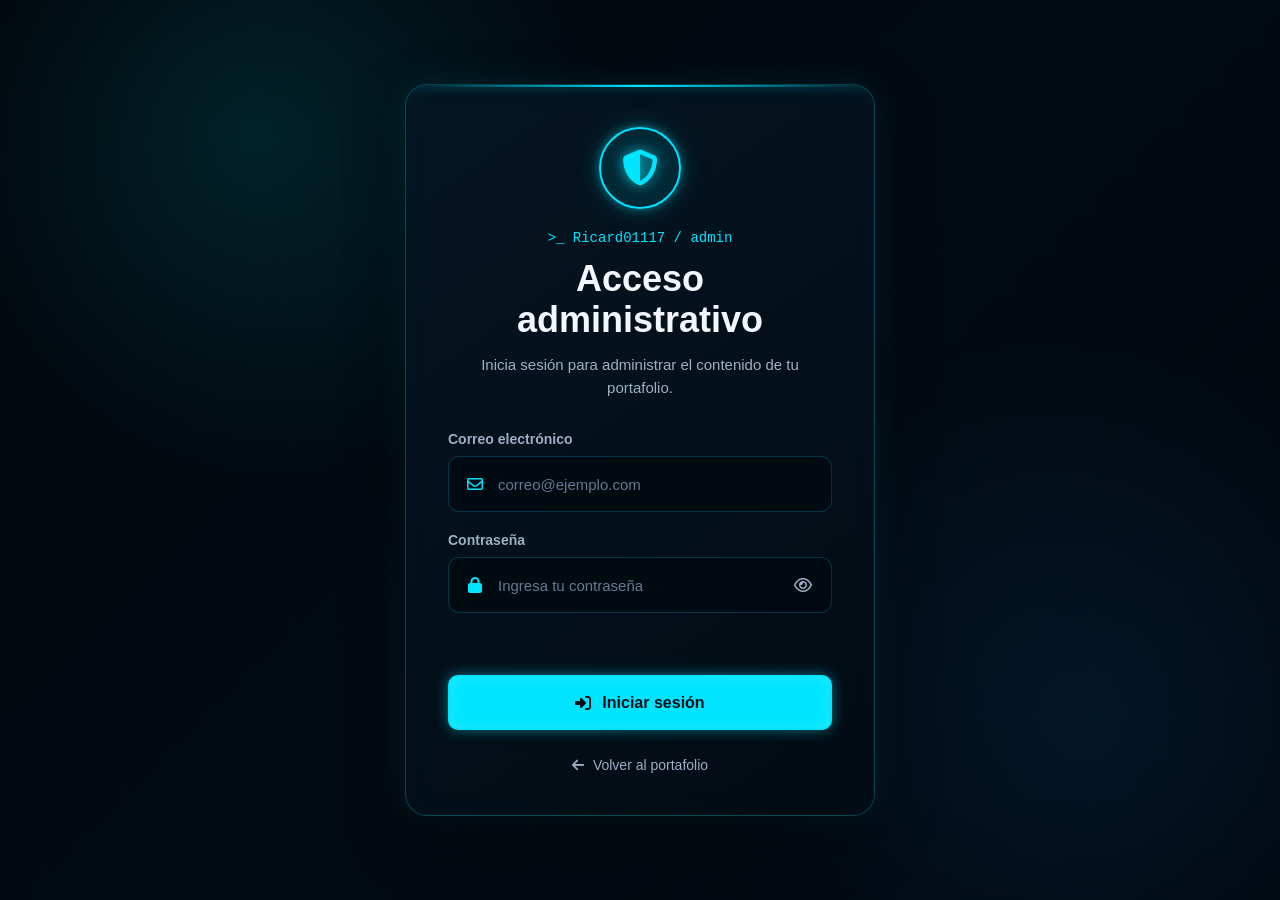
==== commit b7a0ff46: "Corregir acceso al panel administrativo" ====
--- a/admin/index.html
+++ b/admin/index.html
@@ -13,13 +13,11 @@
     content="noindex, nofollow"
   >
 
-  <title>
-    Panel de proyectos | Ricardo Castro
-  </title>
+  <title>Administrador | Ricardo Castro</title>
 
   <link
     rel="stylesheet"
-    href="panel.css?v=15"
+    href="admin.css?v=16"
   >
 
   <link
@@ -29,896 +27,125 @@
 
   <script
     type="module"
-    src="panel.js?v=16"
+    src="admin.js?v=16"
   ></script>
 </head>
 
 <body>
 
-  <div
-    id="loading-screen"
-    class="loading-screen"
-  >
-    <i
-      class="fa-solid fa-circle-notch fa-spin"
-    ></i>
+  <main class="admin-page">
 
-    <p>
-      Verificando sesión...
-    </p>
-  </div>
+    <section class="login-card">
 
-  <main
-    id="admin-panel"
-    class="admin-panel hidden"
-  >
+      <div class="login-header">
 
-    <header class="panel-header">
+        <div class="security-icon">
+          <i class="fa-solid fa-shield-halved"></i>
+        </div>
 
-      <div class="brand">
+        <p class="terminal-label">
+          &gt;_ Ricard01117 / admin
+        </p>
 
-        <span class="terminal-icon">
-          &gt;_
-        </span>
+        <h1>
+          Acceso administrativo
+        </h1>
 
-        <div>
-          <strong>
-            Ricard01117
-          </strong>
-
-          <span>
-            / administrador
-          </span>
-        </div>
+        <p>
+          Inicia sesión para administrar
+          el contenido de tu portafolio.
+        </p>
 
       </div>
 
-      <div class="header-actions">
+      <form
+        id="login-form"
+        class="login-form"
+        novalidate
+      >
 
-        <a
-          href="../index.html"
-          target="_blank"
-          rel="noopener noreferrer"
-          class="secondary-button"
-        >
-          <i
-            class="fa-solid fa-arrow-up-right-from-square"
-          ></i>
+        <div class="form-group">
 
-          Ver portafolio
-        </a>
+          <label for="email">
+            Correo electrónico
+          </label>
 
-        <button
-          type="button"
-          id="logout-button"
-          class="logout-button"
-        >
-          <i
-            class="fa-solid fa-right-from-bracket"
-          ></i>
+          <div class="input-container">
 
-          Cerrar sesión
-        </button>
+            <i class="fa-regular fa-envelope"></i>
 
-      </div>
-
-    </header>
-
-    <div class="panel-content">
-
-      <section class="dashboard-header">
-
-        <div>
-
-          <p class="section-label">
-            Panel administrativo
-          </p>
-
-          <h1>
-            Proyectos del portafolio
-          </h1>
-
-          <p>
-            Crea, edita, publica,
-            ordena y elimina las tarjetas
-            visibles en tu portafolio.
-          </p>
-
-        </div>
-
-        <button
-          type="button"
-          id="new-project-button"
-          class="primary-button"
-        >
-          <i class="fa-solid fa-plus"></i>
-
-          Nuevo proyecto
-        </button>
-
-      </section>
-
-      <section class="stats-grid">
-
-        <article class="stat-card">
-
-          <i
-            class="fa-solid fa-folder-open"
-          ></i>
-
-          <div>
-            <span>Total</span>
-
-            <strong
-              id="total-projects"
+            <input
+              type="email"
+              id="email"
+              name="email"
+              placeholder="correo@ejemplo.com"
+              autocomplete="email"
+              required
             >
-              0
-            </strong>
-          </div>
-
-        </article>
-
-        <article class="stat-card">
-
-          <i
-            class="fa-solid fa-eye"
-          ></i>
-
-          <div>
-            <span>
-              Publicados
-            </span>
-
-            <strong
-              id="published-projects"
-            >
-              0
-            </strong>
-          </div>
-
-        </article>
-
-        <article class="stat-card">
-
-          <i
-            class="fa-solid fa-eye-slash"
-          ></i>
-
-          <div>
-            <span>
-              Ocultos
-            </span>
-
-            <strong
-              id="hidden-projects"
-            >
-              0
-            </strong>
-          </div>
-
-        </article>
-
-        <article class="stat-card">
-
-          <i
-            class="fa-solid fa-star"
-          ></i>
-
-          <div>
-            <span>
-              Destacados
-            </span>
-
-            <strong
-              id="featured-projects"
-            >
-              0
-            </strong>
-          </div>
-
-        </article>
-
-      </section>
-
-      <section class="cv-manager">
-
-        <div class="cv-manager-header">
-
-          <div>
-
-            <p class="section-label">
-              Currículum
-            </p>
-
-            <h2>
-              CV profesional
-            </h2>
-
-            <p>
-              Sube, reemplaza o elimina
-              el PDF que aparece para
-              descarga en tu portafolio.
-            </p>
-
-          </div>
-
-          <div class="cv-manager-icon">
-
-            <i
-              class="fa-solid fa-file-pdf"
-            ></i>
 
           </div>
 
         </div>
 
-        <div class="cv-manager-body">
+        <div class="form-group">
 
-          <div
-            id="cv-empty-state"
-            class="cv-empty-state"
-          >
+          <label for="password">
+            Contraseña
+          </label>
 
-            <i
-              class="fa-regular fa-file-pdf"
-            ></i>
+          <div class="input-container">
 
-            <div>
-
-              <strong>
-                No hay un CV publicado
-              </strong>
-
-              <span>
-                Selecciona un PDF
-                para publicarlo.
-              </span>
-
-            </div>
-
-          </div>
-
-          <div
-            id="cv-current-file"
-            class="cv-current-file hidden"
-          >
-
-            <div class="cv-file-icon">
-
-              <i
-                class="fa-solid fa-file-pdf"
-              ></i>
-
-            </div>
-
-            <div class="cv-file-info">
-
-              <span>
-                CV actual
-              </span>
-
-              <strong
-                id="cv-file-name"
-              >
-                —
-              </strong>
-
-              <small
-                id="cv-updated-at"
-              >
-                —
-              </small>
-
-            </div>
-
-          </div>
-
-          <div class="cv-upload-area">
+            <i class="fa-solid fa-lock"></i>
 
             <input
-              type="file"
-              id="cv-file-input"
-              accept="application/pdf,.pdf"
-              hidden
+              type="password"
+              id="password"
+              name="password"
+              placeholder="Ingresa tu contraseña"
+              autocomplete="current-password"
+              minlength="12"
+              required
             >
 
             <button
               type="button"
-              id="cv-select-button"
-              class="secondary-button"
+              id="toggle-password"
+              class="password-button"
+              aria-label="Mostrar contraseña"
             >
-              <i
-                class="fa-solid fa-folder-open"
-              ></i>
-
-              Seleccionar PDF
-            </button>
-
-            <div
-              class="cv-selected-file"
-            >
-
-              <span
-                id="cv-selected-name"
-              >
-                Ningún archivo
-                seleccionado
-              </span>
-
-              <small>
-                Solo PDF · Máximo 5 MB
-              </small>
-
-            </div>
-
-          </div>
-
-          <div
-            class="cv-manager-actions"
-          >
-
-            <button
-              type="button"
-              id="cv-view-button"
-              class="secondary-button"
-              disabled
-            >
-              <i
-                class="fa-solid fa-eye"
-              ></i>
-
-              Ver CV
-            </button>
-
-            <button
-              type="button"
-              id="cv-upload-button"
-              class="primary-button"
-              disabled
-            >
-              <i
-                class="fa-solid fa-cloud-arrow-up"
-              ></i>
-
-              Subir CV
-            </button>
-
-            <button
-              type="button"
-              id="cv-delete-button"
-              class="danger-button"
-              disabled
-            >
-              <i
-                class="fa-solid fa-trash"
-              ></i>
-
-              Eliminar CV
+              <i class="fa-regular fa-eye"></i>
             </button>
 
           </div>
 
         </div>
 
-      </section>
+        <p
+          id="login-message"
+          class="login-message"
+          role="alert"
+          aria-live="polite"
+        ></p>
 
-      <p
-        id="panel-message"
-        class="panel-message"
-        role="alert"
-        aria-live="polite"
-      ></p>
+        <button
+          type="submit"
+          class="login-button"
+        >
+          <i class="fa-solid fa-right-to-bracket"></i>
+          Iniciar sesión
+        </button>
 
-      <section
-        class="workspace form-closed"
+      </form>
+
+      <a
+        href="../index.html"
+        class="return-link"
       >
+        <i class="fa-solid fa-arrow-left"></i>
+        Volver al portafolio
+      </a>
 
-        <aside
-          id="form-panel"
-          class="form-panel closed"
-        >
-
-          <div class="form-header">
-
-            <div>
-
-              <p class="section-label">
-                Editor
-              </p>
-
-              <h2 id="form-title">
-                Nuevo proyecto
-              </h2>
-
-            </div>
-
-            <button
-              type="button"
-              id="close-form-button"
-              class="icon-button"
-              aria-label="Cerrar formulario"
-            >
-              <i
-                class="fa-solid fa-xmark"
-              ></i>
-            </button>
-
-          </div>
-
-          <form
-            id="project-form"
-            novalidate
-          >
-
-            <input
-              type="hidden"
-              id="project-id"
-            >
-
-            <div class="form-group">
-
-              <label for="title">
-                Nombre del proyecto
-              </label>
-
-              <input
-                type="text"
-                id="title"
-                maxlength="100"
-                placeholder="Ej. plataforma-academica"
-                required
-              >
-
-            </div>
-
-            <div class="form-group">
-
-              <label for="description">
-                Descripción
-              </label>
-
-              <textarea
-                id="description"
-                maxlength="500"
-                rows="5"
-                placeholder="Describe brevemente el proyecto..."
-                required
-              ></textarea>
-
-              <small>
-                <span
-                  id="description-counter"
-                >
-                  0
-                </span>/500
-              </small>
-
-            </div>
-
-            <div class="form-group">
-
-              <label for="demo-url">
-                Enlace del proyecto publicado
-              </label>
-
-              <input
-                type="url"
-                id="demo-url"
-                placeholder="https://..."
-                required
-              >
-
-            </div>
-
-            <div class="form-group">
-
-              <label for="github-url">
-                Enlace del repositorio
-                de GitHub
-              </label>
-
-              <input
-                type="url"
-                id="github-url"
-                placeholder="https://github.com/..."
-              >
-
-            </div>
-
-            <div class="form-group">
-
-              <label for="technology-input">
-                Tecnologías
-              </label>
-
-              <div
-                class="technology-input-row"
-              >
-
-                <input
-                  type="text"
-                  id="technology-input"
-                  placeholder="Ej. React"
-                  maxlength="30"
-                  autocomplete="off"
-                >
-
-                <button
-                  type="button"
-                  id="add-technology-button"
-                  class="secondary-button technology-add-button"
-                >
-                  <i
-                    class="fa-solid fa-plus"
-                  ></i>
-
-                  Agregar
-                </button>
-
-              </div>
-
-              <div
-                id="technology-tags"
-                class="technology-tags-editor"
-              ></div>
-
-              <small>
-                Puedes agregar hasta
-                12 tecnologías.
-              </small>
-
-            </div>
-
-            <div class="form-row">
-
-              <div class="form-group">
-
-                <label for="icon">
-                  Icono
-                </label>
-
-                <select id="icon">
-
-                  <option
-                    value="fa-solid fa-code"
-                  >
-                    Código
-                  </option>
-
-                  <option
-                    value="fa-solid fa-graduation-cap"
-                  >
-                    Académico
-                  </option>
-
-                  <option
-                    value="fa-solid fa-box-open"
-                  >
-                    Inventario
-                  </option>
-
-                  <option
-                    value="fa-solid fa-gamepad"
-                  >
-                    Videojuegos
-                  </option>
-
-                  <option
-                    value="fa-solid fa-laptop-code"
-                  >
-                    Aplicación web
-                  </option>
-
-                  <option
-                    value="fa-solid fa-database"
-                  >
-                    Base de datos
-                  </option>
-
-                  <option
-                    value="fa-solid fa-gears"
-                  >
-                    Automatización
-                  </option>
-
-                  <option
-                    value="fa-regular fa-heart"
-                  >
-                    Artesanías
-                  </option>
-
-                  <option
-                    value="fa-solid fa-chart-line"
-                  >
-                    Analítica
-                  </option>
-
-                  <option
-                    value="fa-solid fa-mobile-screen"
-                  >
-                    Aplicación móvil
-                  </option>
-
-                </select>
-
-              </div>
-
-              <div class="form-group">
-
-                <label for="theme">
-                  Color
-                </label>
-
-                <select id="theme">
-
-                  <option
-                    value="cyan-project"
-                  >
-                    Cyan
-                  </option>
-
-                  <option
-                    value="blue-project"
-                  >
-                    Azul
-                  </option>
-
-                  <option
-                    value="purple-project"
-                  >
-                    Morado
-                  </option>
-
-                  <option
-                    value="pink-project"
-                  >
-                    Rosa
-                  </option>
-
-                  <option
-                    value="green-project"
-                  >
-                    Verde
-                  </option>
-
-                </select>
-
-              </div>
-
-            </div>
-
-            <div class="form-row">
-
-              <div class="form-group">
-
-                <label for="order">
-                  Orden
-                </label>
-
-                <input
-                  type="number"
-                  id="order"
-                  min="0"
-                  step="1"
-                  value="0"
-                  required
-                >
-
-              </div>
-
-              <div class="preview-icon">
-
-                <span>
-                  Vista del icono
-                </span>
-
-                <div id="icon-preview">
-
-                  <i
-                    class="fa-solid fa-code"
-                  ></i>
-
-                </div>
-
-              </div>
-
-            </div>
-
-            <div class="switches">
-
-              <label
-                class="switch-field"
-              >
-
-                <input
-                  type="checkbox"
-                  id="published"
-                  checked
-                >
-
-                <span
-                  class="switch"
-                ></span>
-
-                <span>
-
-                  <strong>
-                    Publicado
-                  </strong>
-
-                  <small>
-                    Visible en el portafolio
-                  </small>
-
-                </span>
-
-              </label>
-
-              <label
-                class="switch-field"
-              >
-
-                <input
-                  type="checkbox"
-                  id="featured"
-                  checked
-                >
-
-                <span
-                  class="switch"
-                ></span>
-
-                <span>
-
-                  <strong>
-                    Destacado
-                  </strong>
-
-                  <small>
-                    Aparece en la sección principal
-                  </small>
-
-                </span>
-
-              </label>
-
-            </div>
-
-            <div class="form-actions">
-
-              <button
-                type="button"
-                id="cancel-button"
-                class="secondary-button"
-              >
-                Cancelar
-              </button>
-
-              <button
-                type="submit"
-                id="save-button"
-                class="primary-button"
-              >
-                <i
-                  class="fa-solid fa-floppy-disk"
-                ></i>
-
-                Guardar proyecto
-              </button>
-
-            </div>
-
-          </form>
-
-        </aside>
-
-        <section
-          class="projects-panel"
-        >
-
-          <div
-            class="projects-toolbar"
-          >
-
-            <div>
-
-              <p class="section-label">
-                Contenido
-              </p>
-
-              <h2>
-                Proyectos registrados
-              </h2>
-
-            </div>
-
-            <div class="filters">
-
-              <div
-                class="search-container"
-              >
-
-                <i
-                  class="fa-solid fa-magnifying-glass"
-                ></i>
-
-                <input
-                  type="search"
-                  id="project-search"
-                  placeholder="Buscar proyecto..."
-                >
-
-              </div>
-
-              <select
-                id="status-filter"
-                aria-label="Filtrar por estado"
-              >
-
-                <option value="all">
-                  Todos
-                </option>
-
-                <option value="published">
-                  Publicados
-                </option>
-
-                <option value="hidden">
-                  Ocultos
-                </option>
-
-                <option value="featured">
-                  Destacados
-                </option>
-
-              </select>
-
-              <button
-                type="button"
-                id="refresh-button"
-                class="icon-button"
-                aria-label="Actualizar proyectos"
-              >
-                <i
-                  class="fa-solid fa-rotate"
-                ></i>
-              </button>
-
-            </div>
-
-          </div>
-
-          <div
-            id="projects-list"
-            class="projects-list"
-          ></div>
-
-          <div
-            id="empty-state"
-            class="empty-state hidden"
-          >
-
-            <i
-              class="fa-regular fa-folder-open"
-            ></i>
-
-            <h3>
-              No hay proyectos
-            </h3>
-
-            <p>
-              Crea tu primer proyecto
-              utilizando el botón
-              “Nuevo proyecto”.
-            </p>
-
-          </div>
-
-        </section>
-
-      </section>
-
-    </div>
+    </section>
 
   </main>
 
--- a/admin/admin.css
+++ b/admin/admin.css
@@ -0,0 +1,411 @@
+:root {
+  --background: #01060c;
+  --panel: rgba(3, 16, 27, 0.94);
+  --panel-light: rgba(7, 27, 42, 0.86);
+
+  --cyan: #00e5ff;
+  --cyan-light: #8bfbff;
+  --blue: #168cff;
+
+  --text: #f3f8ff;
+  --text-secondary: #9db0c3;
+  --text-muted: #647b91;
+
+  --danger: #ff5577;
+  --success: #34e6a1;
+  --warning: #ffd45c;
+
+  --border: rgba(0, 229, 255, 0.25);
+  --border-focus: rgba(0, 229, 255, 0.85);
+
+  --glow:
+    0 0 10px rgba(0, 229, 255, 0.5),
+    0 0 30px rgba(0, 229, 255, 0.16);
+}
+
+* {
+  box-sizing: border-box;
+  margin: 0;
+  padding: 0;
+}
+
+html {
+  color-scheme: dark;
+}
+
+body {
+  min-height: 100vh;
+  padding: 24px;
+
+  font-family: "Segoe UI", Arial, Helvetica, sans-serif;
+  color: var(--text);
+
+  background:
+    radial-gradient(
+      circle at 20% 15%,
+      rgba(0, 229, 255, 0.12),
+      transparent 28%
+    ),
+    radial-gradient(
+      circle at 85% 80%,
+      rgba(22, 140, 255, 0.11),
+      transparent 30%
+    ),
+    linear-gradient(135deg, #010408, #020b13 50%, #01050a);
+}
+
+button,
+input {
+  font: inherit;
+}
+
+button,
+a {
+  -webkit-tap-highlight-color: transparent;
+}
+
+.admin-page {
+  position: relative;
+
+  display: grid;
+  place-items: center;
+
+  width: 100%;
+  min-height: calc(100vh - 48px);
+}
+
+.admin-page::before {
+  content: "";
+  position: fixed;
+  inset: 0;
+  pointer-events: none;
+
+  opacity: 0.25;
+
+  background-image:
+    linear-gradient(
+      rgba(0, 229, 255, 0.04) 1px,
+      transparent 1px
+    ),
+    linear-gradient(
+      90deg,
+      rgba(0, 229, 255, 0.04) 1px,
+      transparent 1px
+    );
+
+  background-size: 42px 42px;
+}
+
+.login-card {
+  position: relative;
+  z-index: 1;
+  overflow: hidden;
+
+  width: min(470px, 100%);
+  padding: 42px;
+
+  border: 1px solid var(--border);
+  border-radius: 22px;
+
+  background:
+    linear-gradient(
+      145deg,
+      rgba(5, 22, 35, 0.97),
+      rgba(2, 11, 19, 0.98)
+    );
+
+  box-shadow:
+    0 20px 60px rgba(0, 0, 0, 0.45),
+    0 0 35px rgba(0, 229, 255, 0.1),
+    inset 0 0 35px rgba(0, 229, 255, 0.025);
+}
+
+.login-card::before {
+  content: "";
+  position: absolute;
+  left: 0;
+  top: 0;
+
+  width: 100%;
+  height: 2px;
+
+  background:
+    linear-gradient(
+      90deg,
+      transparent,
+      var(--cyan),
+      transparent
+    );
+
+  box-shadow: var(--glow);
+}
+
+.login-header {
+  text-align: center;
+}
+
+.security-icon {
+  display: grid;
+  place-items: center;
+
+  width: 82px;
+  height: 82px;
+  margin: 0 auto 21px;
+
+  border: 2px solid var(--cyan);
+  border-radius: 50%;
+
+  background:
+    radial-gradient(
+      circle,
+      rgba(0, 229, 255, 0.15),
+      rgba(0, 229, 255, 0.025)
+    );
+
+  box-shadow:
+    var(--glow),
+    inset 0 0 20px rgba(0, 229, 255, 0.1);
+}
+
+.security-icon i {
+  color: var(--cyan);
+  font-size: 36px;
+
+  text-shadow: 0 0 14px rgba(0, 229, 255, 0.8);
+}
+
+.terminal-label {
+  margin-bottom: 12px;
+
+  color: var(--cyan);
+  font-family: Consolas, "Courier New", monospace;
+  font-size: 14px;
+}
+
+.login-header h1 {
+  margin-bottom: 12px;
+
+  font-size: clamp(28px, 5vw, 36px);
+  line-height: 1.15;
+}
+
+.login-header > p:last-child {
+  max-width: 350px;
+  margin: 0 auto;
+
+  color: var(--text-secondary);
+  font-size: 15px;
+  line-height: 1.55;
+}
+
+.login-form {
+  display: flex;
+  flex-direction: column;
+  gap: 20px;
+
+  margin-top: 32px;
+}
+
+.form-group {
+  display: flex;
+  flex-direction: column;
+  gap: 9px;
+}
+
+.form-group label {
+  color: var(--text-secondary);
+  font-size: 14px;
+  font-weight: 600;
+}
+
+.input-container {
+  position: relative;
+
+  display: flex;
+  align-items: center;
+
+  border: 1px solid rgba(0, 229, 255, 0.2);
+  border-radius: 11px;
+
+  background: rgba(1, 10, 17, 0.85);
+
+  transition:
+    border-color 0.2s ease,
+    box-shadow 0.2s ease,
+    background 0.2s ease;
+}
+
+.input-container:focus-within {
+  border-color: var(--border-focus);
+
+  background: rgba(3, 19, 30, 0.96);
+
+  box-shadow:
+    0 0 0 3px rgba(0, 229, 255, 0.08),
+    0 0 16px rgba(0, 229, 255, 0.15);
+}
+
+.input-container > i {
+  position: absolute;
+  left: 16px;
+
+  width: 20px;
+
+  color: var(--cyan);
+  text-align: center;
+}
+
+.input-container input {
+  width: 100%;
+  min-height: 54px;
+  padding: 13px 52px 13px 49px;
+
+  border: none;
+  outline: none;
+
+  color: var(--text);
+  background: transparent;
+
+  font-size: 15px;
+}
+
+.input-container input::placeholder {
+  color: var(--text-muted);
+}
+
+.password-button {
+  position: absolute;
+  right: 8px;
+
+  display: grid;
+  place-items: center;
+
+  width: 40px;
+  height: 40px;
+
+  border: none;
+  border-radius: 8px;
+
+  color: var(--text-secondary);
+  background: transparent;
+
+  cursor: pointer;
+
+  transition:
+    color 0.2s ease,
+    background 0.2s ease;
+}
+
+.password-button:hover,
+.password-button:focus-visible {
+  color: var(--cyan);
+  background: rgba(0, 229, 255, 0.08);
+  outline: none;
+}
+
+.login-message {
+  min-height: 22px;
+  padding: 0 4px;
+
+  font-size: 14px;
+  line-height: 1.4;
+  text-align: center;
+}
+
+.login-message.error {
+  color: var(--danger);
+}
+
+.login-message.success {
+  color: var(--success);
+}
+
+.login-message.warning {
+  color: var(--warning);
+}
+
+.login-button {
+  display: flex;
+  align-items: center;
+  justify-content: center;
+  gap: 11px;
+
+  width: 100%;
+  min-height: 55px;
+  padding: 14px 20px;
+
+  border: 2px solid var(--cyan);
+  border-radius: 10px;
+
+  color: #001016;
+  background: var(--cyan);
+
+  font-size: 16px;
+  font-weight: 800;
+
+  cursor: pointer;
+
+  box-shadow:
+    0 0 14px rgba(0, 229, 255, 0.45),
+    inset 0 0 14px rgba(255, 255, 255, 0.14);
+
+  transition:
+    transform 0.2s ease,
+    box-shadow 0.2s ease,
+    filter 0.2s ease;
+}
+
+.login-button:hover:not(:disabled) {
+  transform: translateY(-3px);
+  filter: brightness(1.08);
+
+  box-shadow:
+    0 0 20px rgba(0, 229, 255, 0.65),
+    0 8px 25px rgba(0, 229, 255, 0.16);
+}
+
+.login-button:active:not(:disabled) {
+  transform: translateY(0);
+}
+
+.login-button:disabled {
+  opacity: 0.55;
+  cursor: wait;
+}
+
+.return-link {
+  display: flex;
+  align-items: center;
+  justify-content: center;
+  gap: 9px;
+
+  margin-top: 27px;
+
+  color: var(--text-secondary);
+  font-size: 14px;
+  text-decoration: none;
+
+  transition: color 0.2s ease;
+}
+
+.return-link:hover {
+  color: var(--cyan);
+}
+
+@media (max-width: 540px) {
+  body {
+    padding: 0;
+  }
+
+  .admin-page {
+    min-height: 100vh;
+  }
+
+  .login-card {
+    min-height: 100vh;
+    padding: 35px 22px;
+
+    border: none;
+    border-radius: 0;
+  }
+}
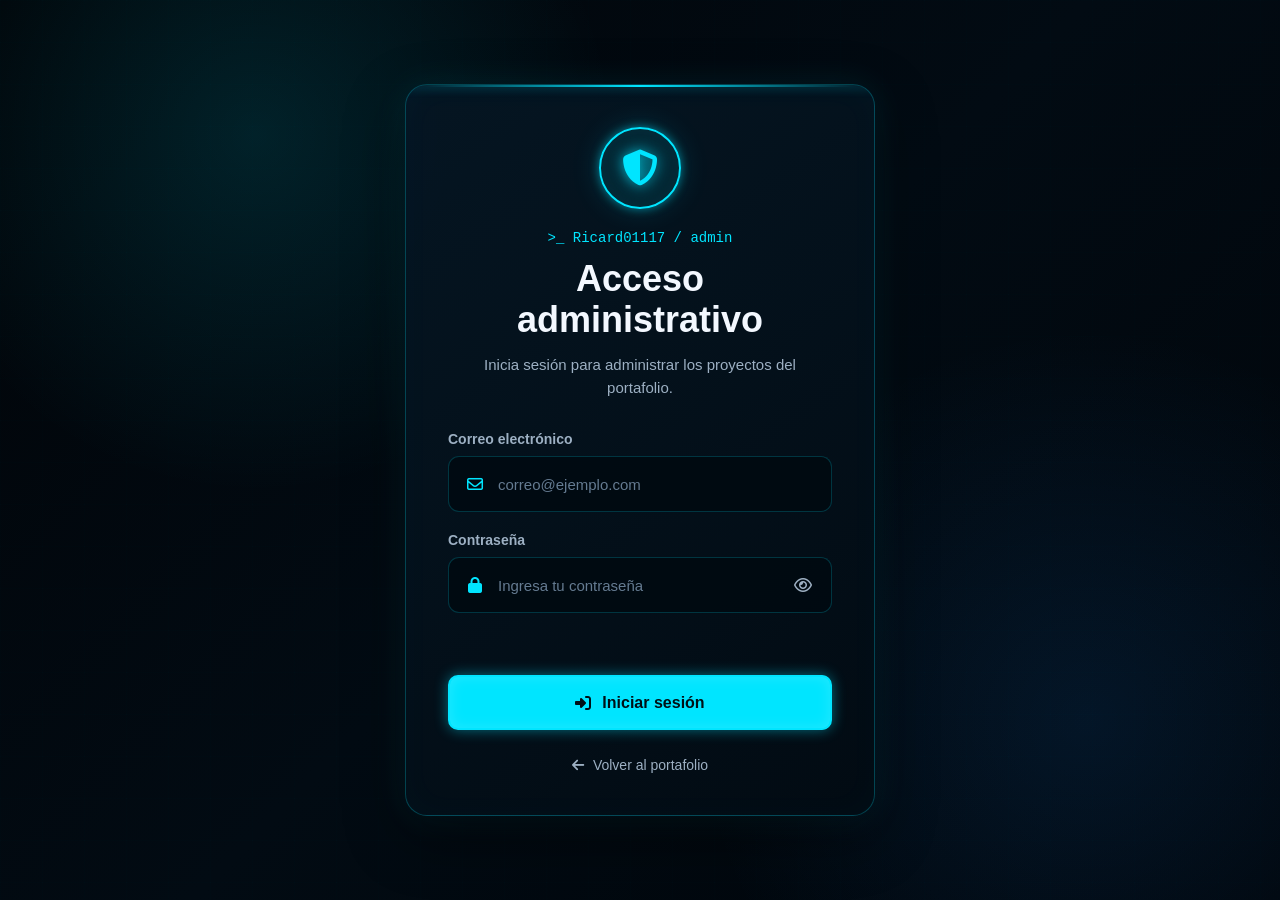
==== commit eff9aafd: "Restaurar login original del panel" ====
--- a/admin/index.html
+++ b/admin/index.html
@@ -15,20 +15,14 @@
 
   <title>Administrador | Ricardo Castro</title>
 
-  <link
-    rel="stylesheet"
-    href="admin.css?v=16"
-  >
+  <link rel="stylesheet" href="admin.css">
 
   <link
     rel="stylesheet"
     href="https://cdnjs.cloudflare.com/ajax/libs/font-awesome/6.7.2/css/all.min.css"
   >
 
-  <script
-    type="module"
-    src="admin.js?v=16"
-  ></script>
+  <script type="module" src="admin.js"></script>
 </head>
 
 <body>
@@ -38,7 +32,6 @@
     <section class="login-card">
 
       <div class="login-header">
-
         <div class="security-icon">
           <i class="fa-solid fa-shield-halved"></i>
         </div>
@@ -47,31 +40,19 @@
           &gt;_ Ricard01117 / admin
         </p>
 
-        <h1>
-          Acceso administrativo
-        </h1>
+        <h1>Acceso administrativo</h1>
 
         <p>
-          Inicia sesión para administrar
-          el contenido de tu portafolio.
+          Inicia sesión para administrar los proyectos del portafolio.
         </p>
-
       </div>
 
-      <form
-        id="login-form"
-        class="login-form"
-        novalidate
-      >
+      <form id="login-form" class="login-form" novalidate>
 
         <div class="form-group">
-
-          <label for="email">
-            Correo electrónico
-          </label>
+          <label for="email">Correo electrónico</label>
 
           <div class="input-container">
-
             <i class="fa-regular fa-envelope"></i>
 
             <input
@@ -82,19 +63,13 @@
               autocomplete="email"
               required
             >
-
           </div>
-
         </div>
 
         <div class="form-group">
-
-          <label for="password">
-            Contraseña
-          </label>
+          <label for="password">Contraseña</label>
 
           <div class="input-container">
-
             <i class="fa-solid fa-lock"></i>
 
             <input
@@ -115,9 +90,7 @@
             >
               <i class="fa-regular fa-eye"></i>
             </button>
-
           </div>
-
         </div>
 
         <p
@@ -127,20 +100,14 @@
           aria-live="polite"
         ></p>
 
-        <button
-          type="submit"
-          class="login-button"
-        >
+        <button type="submit" class="login-button">
           <i class="fa-solid fa-right-to-bracket"></i>
           Iniciar sesión
         </button>
 
       </form>
 
-      <a
-        href="../index.html"
-        class="return-link"
-      >
+      <a href="../index.html" class="return-link">
         <i class="fa-solid fa-arrow-left"></i>
         Volver al portafolio
       </a>
